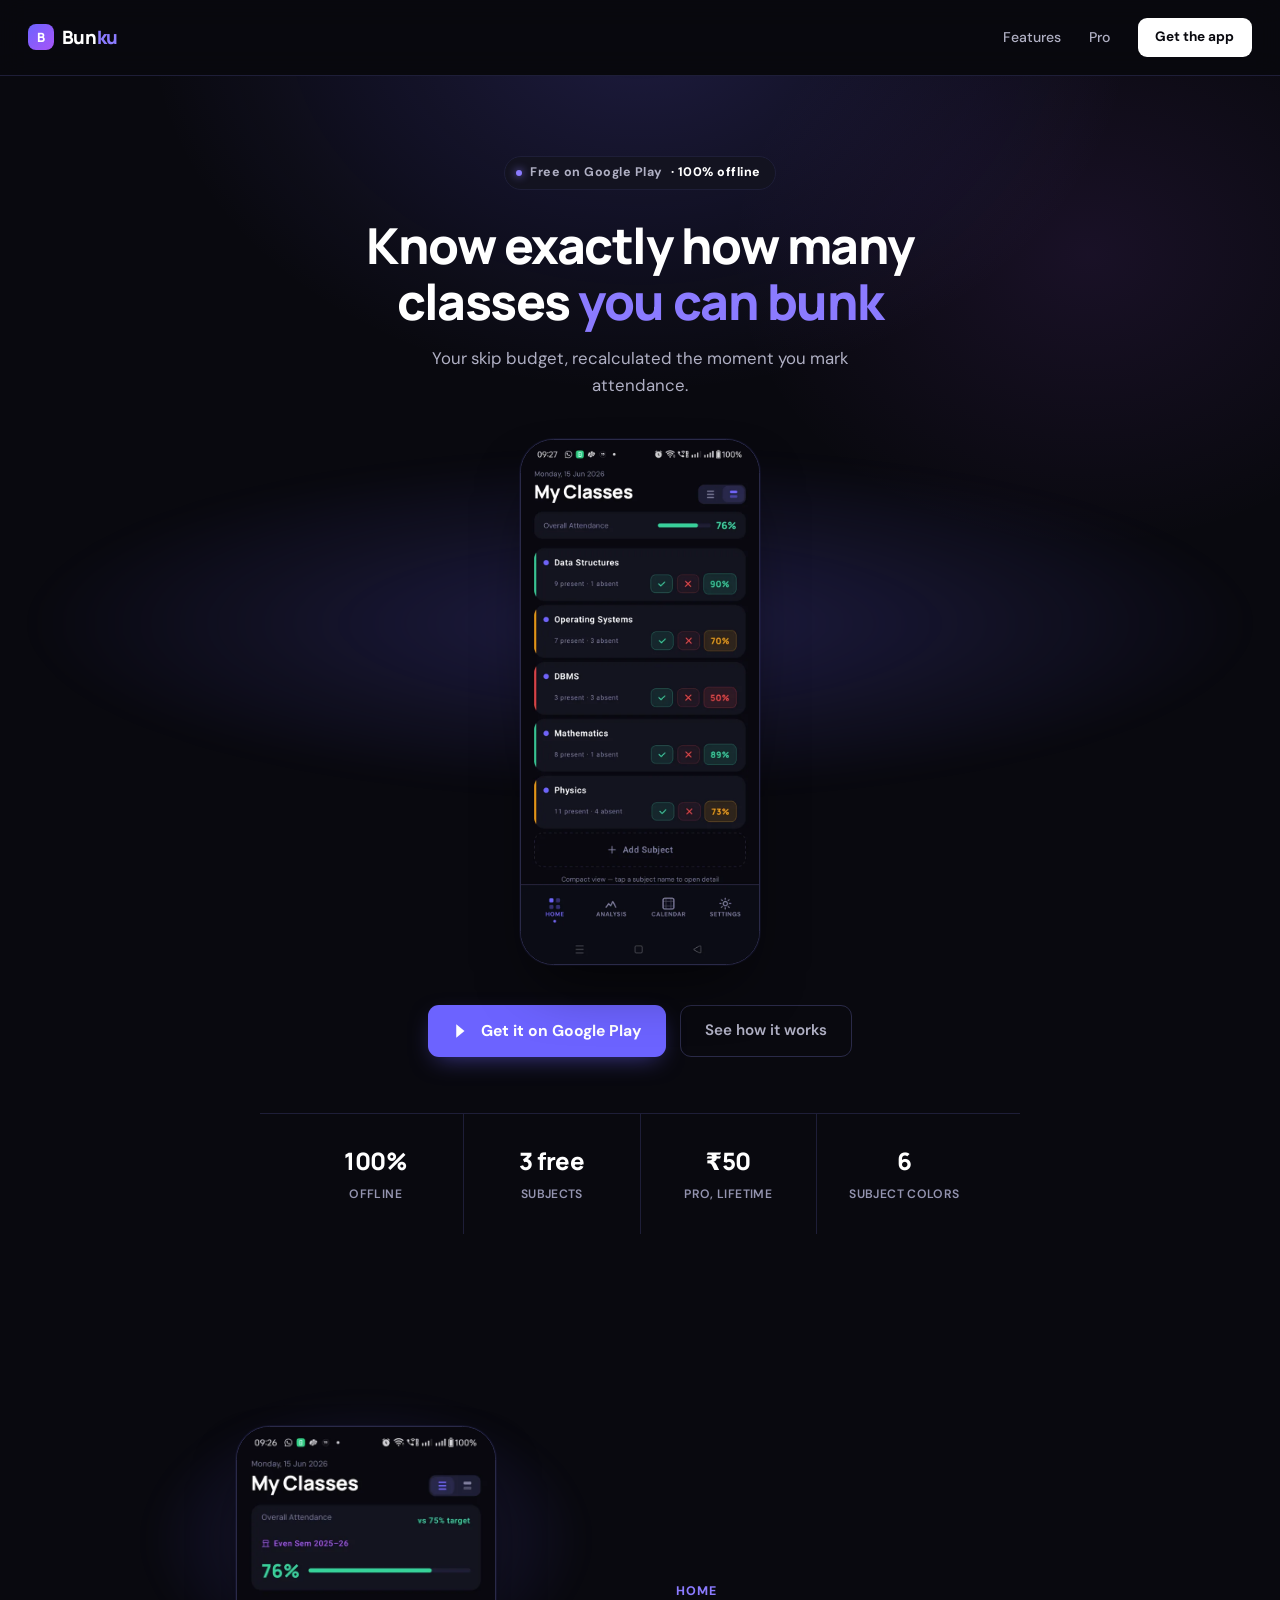
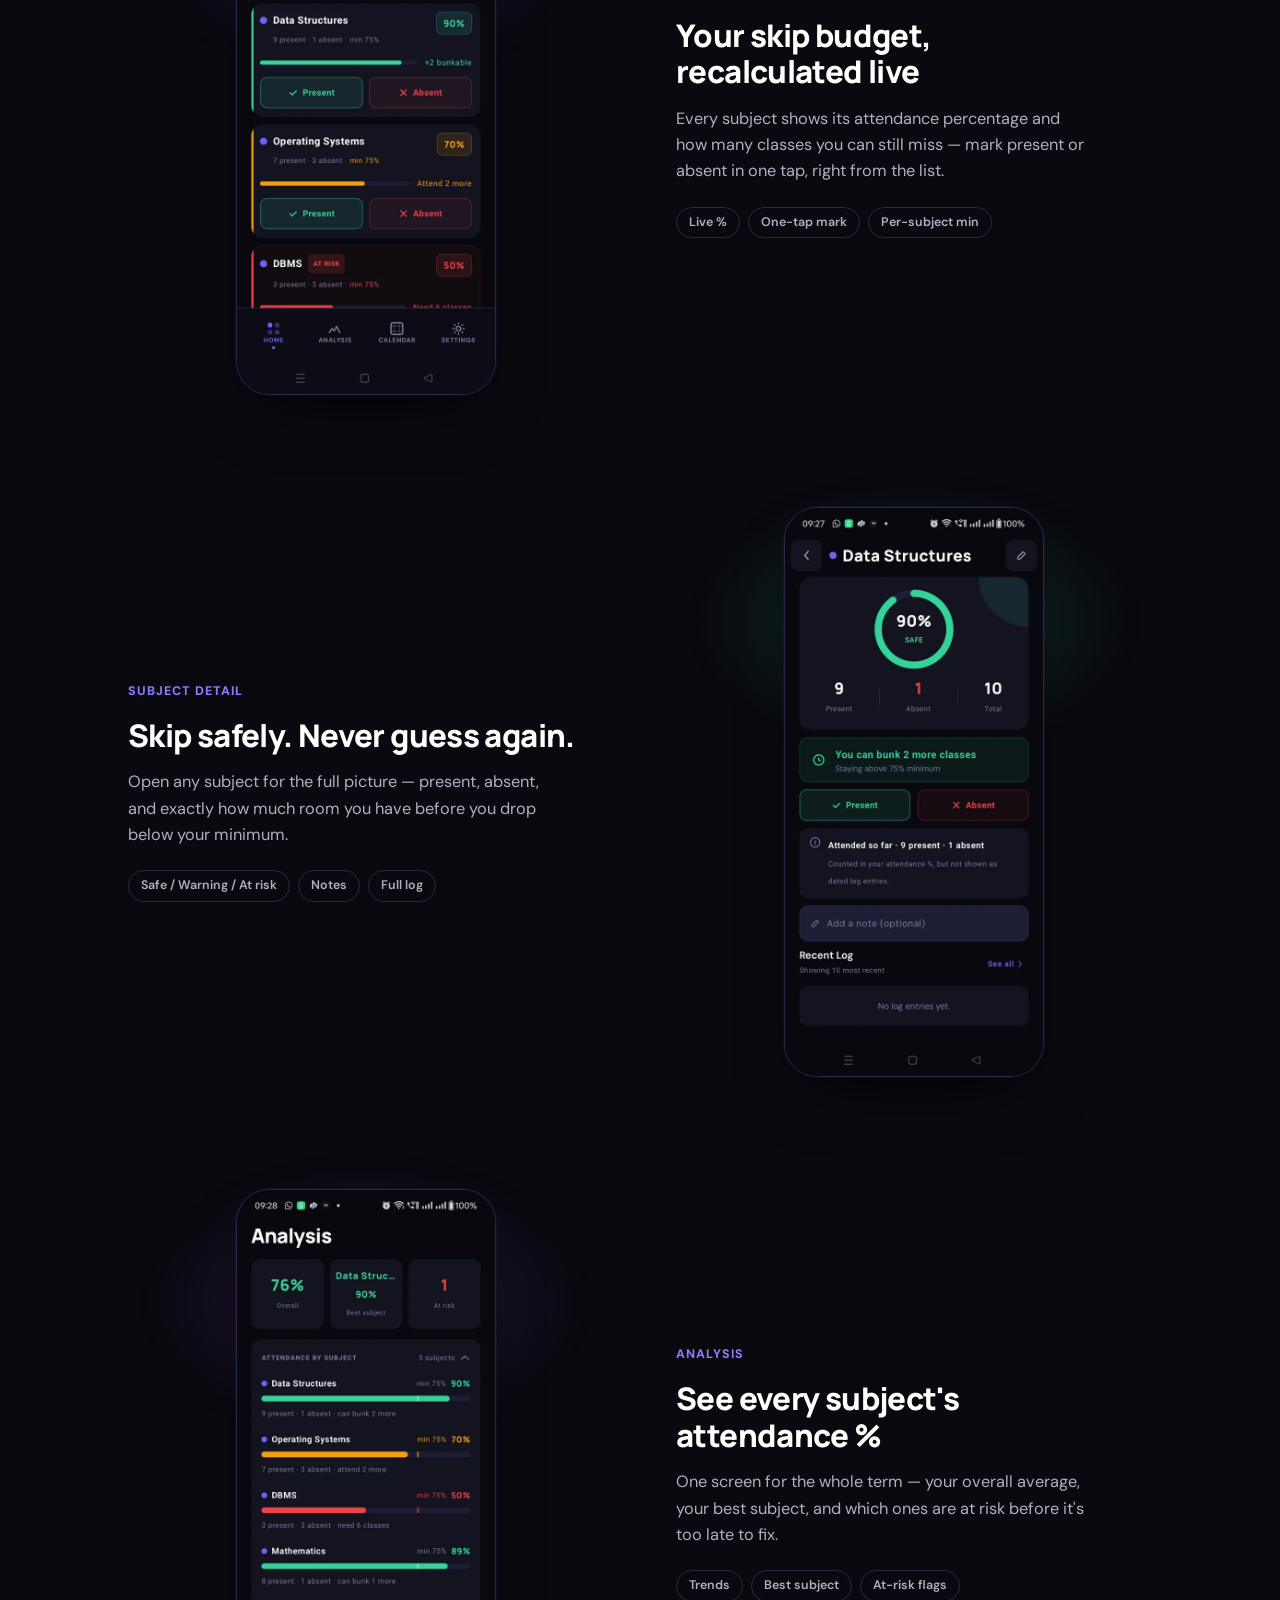
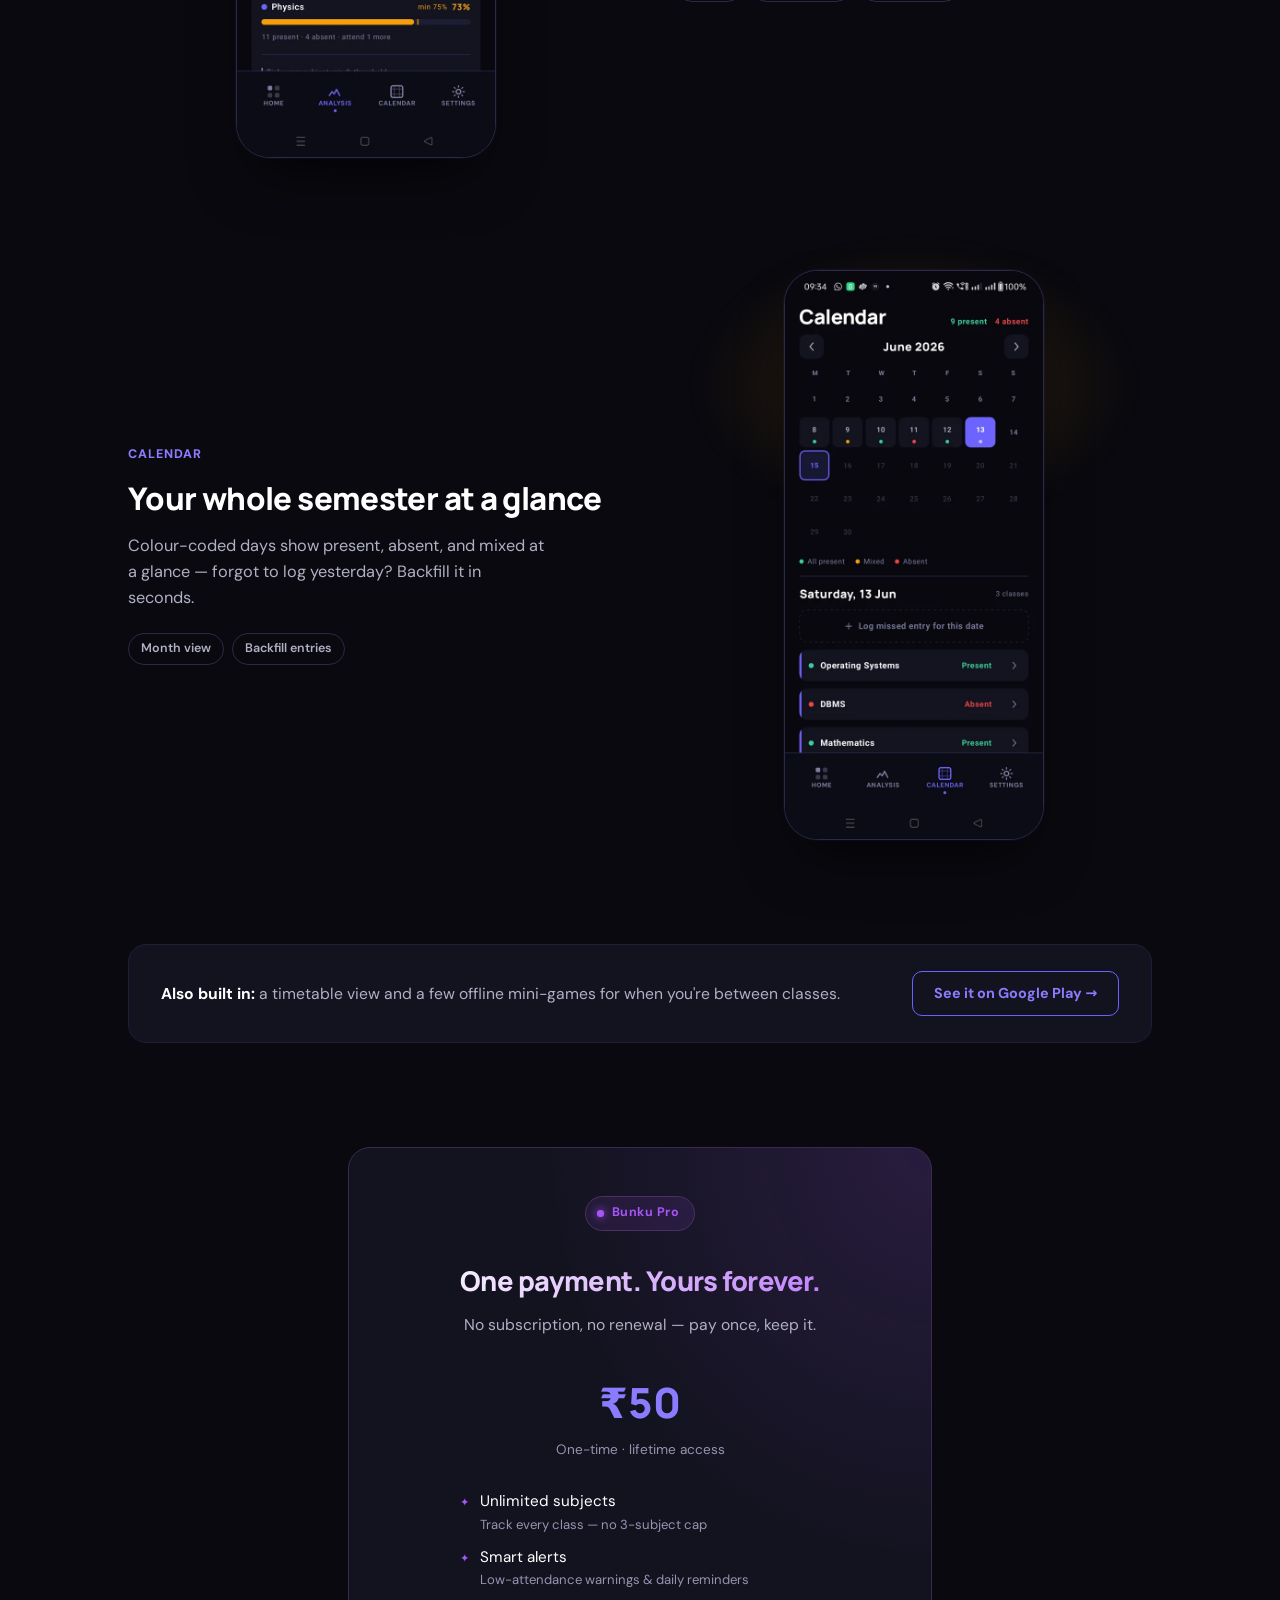
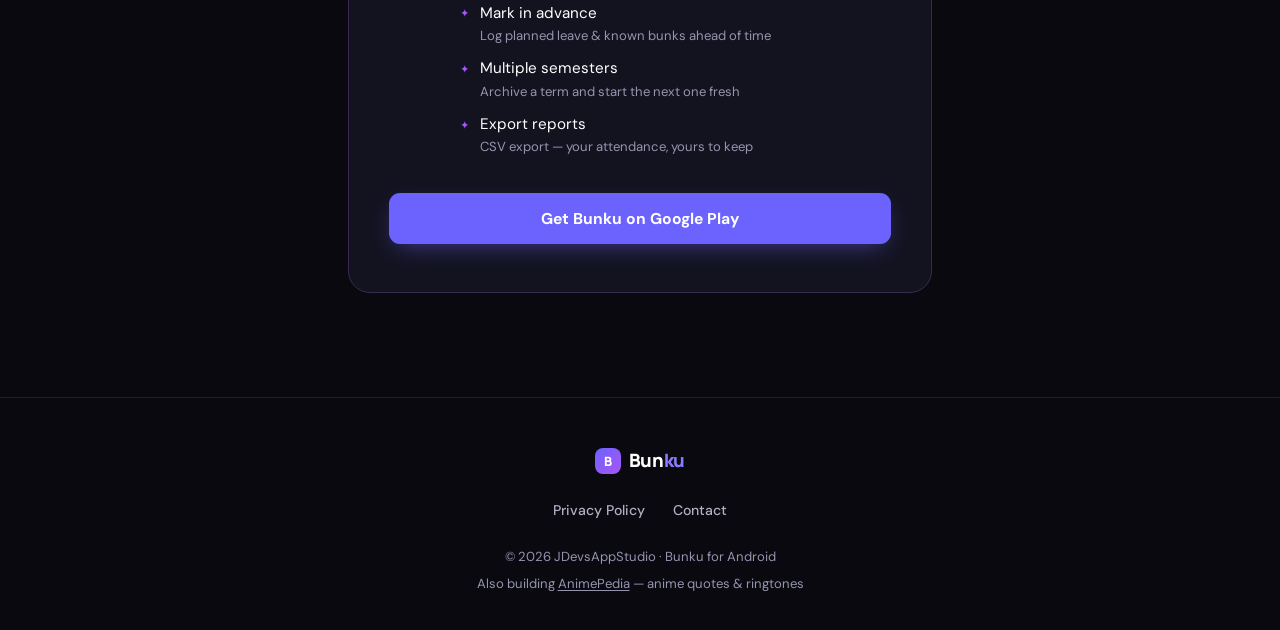
==== index.html @ ccbc662d "Initial Bunku marketing site for bunku.jdevsappstudio.com - Landing page built from real BunkMate sc" ====
<!doctype html>
<html lang="en">
<head>
<meta charset="utf-8" />
<meta name="viewport" content="width=device-width, initial-scale=1" />
<title>Bunku — Skip smarter. Attend better.</title>
<meta name="description" content="Bunku is an offline-first attendance tracker for college students. Know exactly how many classes you can skip and still stay on track." />
<link rel="canonical" href="https://bunku.jdevsappstudio.com/" />
<meta property="og:title" content="Bunku — Skip smarter. Attend better." />
<meta property="og:description" content="Know exactly how many classes you can skip and still stay above your minimum attendance." />
<meta property="og:type" content="website" />
<meta property="og:url" content="https://bunku.jdevsappstudio.com/" />
<meta name="theme-color" content="#09090f" />
<link rel="icon" href="data:image/svg+xml,%3Csvg xmlns='http://www.w3.org/2000/svg' viewBox='0 0 32 32'%3E%3Cdefs%3E%3ClinearGradient id='g' x1='0' y1='0' x2='1' y2='1'%3E%3Cstop offset='0' stop-color='%236c63ff'/%3E%3Cstop offset='1' stop-color='%23a855f7'/%3E%3C/linearGradient%3E%3C/defs%3E%3Crect width='32' height='32' rx='9' fill='url(%23g)'/%3E%3Ctext x='16' y='22' font-family='Arial,sans-serif' font-size='15' font-weight='800' fill='%23fff' text-anchor='middle'%3EB%3C/text%3E%3C/svg%3E" />
<style>
/* ============ FONTS (inlined, subset latin, variable) ============ */

@font-face {
  font-family: 'Manrope';
  font-style: normal;
  font-weight: 400 900;
  font-display: swap;
  src: url([data-uri]) format('woff2');
}
@font-face {
  font-family: 'DM Sans';
  font-style: normal;
  font-weight: 400 900;
  font-display: swap;
  src: url([data-uri]) format('woff2');
}


/* ============ TOKENS (1:1 with the app's real Color.kt / Type.kt) ============ */
:root{
  --bg:#09090f;
  --surface:#131320;
  --surface-el:#1e1e34;
  --border:#1e1e38;
  --border-l:#2a2a48;
  --primary:#6c63ff;
  --primary-l:#8b7bff;
  --secondary:#a855f7;
  --success:#34d399;
  --amber:#f59e0b;
  --danger:#ef4444;
  --text1:#ffffff;
  --text2:#b0b0c4;
  --text3:#9494b0;
  --display:'Manrope',-apple-system,'Segoe UI',Roboto,system-ui,sans-serif;
  --body:'DM Sans',-apple-system,'Segoe UI',Roboto,system-ui,sans-serif;
  color-scheme: dark;
}
*,*::before,*::after{box-sizing:border-box;margin:0;padding:0}
html{scroll-behavior:smooth}
body{
  background:var(--bg); color:var(--text2);
  font-family:var(--body); line-height:1.6;
  -webkit-font-smoothing:antialiased;
  overflow-x:hidden;
}
img{max-width:100%;display:block}
a{color:inherit}
button{font:inherit}
.wrap{max-width:1120px;margin:0 auto;padding-inline:1.75rem}
@media (prefers-reduced-motion:reduce){
  *{animation-duration:.01ms !important; animation-iteration-count:1 !important; transition-duration:.01ms !important; scroll-behavior:auto !important}
}
.tabular{font-variant-numeric:tabular-nums}

/* ============ NAV ============ */
nav{
  position:sticky; top:0; z-index:40;
  display:flex; align-items:center; justify-content:space-between;
  padding:1.1rem 1.75rem;
  background:rgba(9,9,15,.72); backdrop-filter:blur(14px);
  border-bottom:1px solid var(--border);
}
.logo{font-family:var(--display); font-size:1.15rem; font-weight:800; letter-spacing:-.02em; text-decoration:none; color:var(--text1); display:flex; align-items:center; gap:.5rem}
.logo .mark{
  width:1.6rem;height:1.6rem;border-radius:.5rem;
  background:linear-gradient(135deg,var(--primary),var(--secondary));
  display:inline-flex;align-items:center;justify-content:center;
  font-size:.8rem;font-weight:800;color:#fff;
}
.logo .accent{color:var(--primary-l)}
.nav-right{display:flex; align-items:center; gap:1.75rem}
.nav-link{color:var(--text2); text-decoration:none; font-size:.88rem; font-weight:500}
.nav-link:hover{color:var(--text1)}
.nav-cta{
  display:inline-flex; align-items:center; gap:.4rem;
  background:var(--text1); color:#09090f; text-decoration:none;
  font-weight:700; font-size:.85rem; padding:.55rem 1.1rem; border-radius:9px;
}
@media (max-width:640px){ .nav-link{display:none} }

/* ============ HERO ============ */
.hero{
  position:relative; padding:5rem 1.75rem 2rem; text-align:center;
  isolation:isolate; overflow:hidden;
}
.hero-scrim{
  position:absolute; inset:0; z-index:-1;
  background:
    radial-gradient(55% 45% at 50% -5%, rgba(108,99,255,.20), transparent 70%),
    radial-gradient(40% 35% at 85% 15%, rgba(168,85,247,.10), transparent 70%);
}
.eyebrow{
  display:inline-flex; align-items:center; gap:.5rem;
  background:var(--surface); border:1px solid var(--border);
  color:var(--text2); font-size:.78rem; font-weight:700; letter-spacing:.04em;
  padding:.4rem .9rem .4rem .7rem; border-radius:999px; margin-bottom:1.75rem;
}
.eyebrow .dot{width:.4rem;height:.4rem;border-radius:50%;background:var(--primary-l); box-shadow:0 0 8px var(--primary-l)}
.eyebrow b{color:var(--text1); font-weight:800}

h1{
  font-family:var(--display); font-weight:800; letter-spacing:-.03em;
  font-size:clamp(2rem,5.2vw,3.1rem); line-height:1.12; color:var(--text1);
  max-width:760px; margin:0 auto 1rem; text-wrap:balance;
}
h1 em{ font-style:normal; color:var(--primary-l) }
.hero-sub{ color:var(--text2); font-size:1.05rem; max-width:480px; margin:0 auto 2.5rem }

.hero-cta{
  display:flex; gap:.85rem; justify-content:center; flex-wrap:wrap;
  margin-bottom:3.5rem;
}
.btn-primary{
  display:inline-flex; align-items:center; gap:.55rem;
  background:var(--primary); color:#fff; text-decoration:none;
  font-weight:700; font-size:.98rem; padding:.8rem 1.6rem;
  border-radius:11px; transition:transform .15s, box-shadow .15s;
  box-shadow:0 8px 24px -8px rgba(108,99,255,.55);
  border:none; cursor:pointer;
}
.btn-primary:hover{transform:translateY(-1px); box-shadow:0 10px 28px -6px rgba(108,99,255,.7)}
.btn-ghost{
  display:inline-flex; align-items:center; gap:.5rem;
  background:transparent; border:1px solid var(--border-l); color:var(--text2);
  text-decoration:none; font-weight:600; font-size:.95rem; padding:.8rem 1.5rem; border-radius:11px;
  transition:border-color .15s,color .15s;
}
.btn-ghost:hover{border-color:var(--primary); color:var(--text1)}

/* ============ HERO SHOT ============ */
.hero-shot{ margin:0 auto 2.5rem; position:relative; isolation:isolate; }
.hero-shot .phone{ width:min(240px,100%); margin:0 auto; }
.hero-shot::before{
  content:''; position:absolute; inset:-10% -20% auto -20%; height:90%; z-index:-1;
  background:radial-gradient(closest-side, rgba(108,99,255,.22), transparent 72%);
  filter:blur(10px);
}

/* ============ STATS ============ */
.stats{
  display:flex; justify-content:center; gap:0; flex-wrap:wrap;
  max-width:760px; margin:0 auto; padding:0 1.75rem;
  border-top:1px solid var(--border);
}
.stat{ flex:1; min-width:150px; text-align:center; padding:1.75rem 1rem; border-right:1px solid var(--border) }
.stat:last-child{border-right:none}
.stat b{ font-family:var(--display); font-size:clamp(1.2rem,2.4vw,1.5rem); font-weight:800; display:block; color:var(--text1); letter-spacing:-.02em }
.stat span{ font-size:.76rem; color:var(--text3); font-weight:600; letter-spacing:.03em; text-transform:uppercase }

/* ============ FEATURE ROWS ============ */
.features{ padding:6.5rem 0 2rem; }
.feature-row{
  display:grid; grid-template-columns:1fr 1fr; align-items:center; gap:4.5rem;
  max-width:1080px; margin:0 auto; padding:3.5rem 1.75rem;
}
.feature-row.reverse{ direction:rtl; }
.feature-row.reverse > *{ direction:ltr; }
.feature-media{ display:flex; justify-content:center; position:relative; }
.phone{
  width:min(260px,100%); border-radius:2.1rem; overflow:hidden;
  border:1px solid var(--border-l); box-shadow:0 30px 60px -20px rgba(0,0,0,.65), 0 0 0 1px rgba(108,99,255,.08);
  background:#000;
}
.phone img{width:100%; display:block}
.feature-glow{
  position:absolute; inset:-15% -15% auto -15%; height:70%; z-index:-1;
  background:radial-gradient(closest-side, var(--glow,rgba(108,99,255,.18)), transparent 72%);
  filter:blur(10px);
}
.feature-copy .kicker{ font-size:.78rem; font-weight:800; letter-spacing:.08em; text-transform:uppercase; color:var(--primary-l); margin-bottom:.9rem }
.feature-copy h2{
  font-family:var(--display); font-size:clamp(1.5rem,2.5vw,1.95rem); font-weight:800; letter-spacing:-.02em;
  line-height:1.18; margin-bottom:1rem; color:var(--text1); text-wrap:balance;
}
.feature-copy p{ color:var(--text2); font-size:1.02rem; max-width:38ch }
.feature-copy .tags{ display:flex; gap:.5rem; flex-wrap:wrap; margin-top:1.4rem }
.feature-copy .tags span{ font-size:.78rem; font-weight:600; color:var(--text2); border:1px solid var(--border-l); border-radius:999px; padding:.3rem .75rem }
@media (max-width:840px){
  .feature-row, .feature-row.reverse{ grid-template-columns:1fr; direction:ltr; gap:2.25rem; text-align:center; padding:2.5rem 1.75rem; }
  .feature-copy p{ margin-inline:auto }
  .feature-copy .tags{ justify-content:center }
}
.reveal{ opacity:0; transform:translateY(18px); transition:opacity .6s ease, transform .6s ease; }
.reveal.in{ opacity:1; transform:translateY(0); }

/* ============ MINI BANNER ============ */
.mini-banner{ max-width:1080px; margin:1rem auto 6.5rem; padding:0 1.75rem; }
.mini-inner{
  display:flex; align-items:center; justify-content:space-between; gap:1.5rem; flex-wrap:wrap;
  background:var(--surface); border:1px solid var(--border); border-radius:18px;
  padding:1.6rem 2rem;
}
.mini-inner p{ color:var(--text2); font-size:.98rem }
.mini-inner strong{ color:var(--text1) }
.btn-outline{
  display:inline-flex; align-items:center; gap:.5rem; flex-shrink:0;
  background:transparent; border:1px solid var(--primary); color:var(--primary-l);
  text-decoration:none; font-weight:700; font-size:.9rem; padding:.65rem 1.3rem; border-radius:10px;
  transition:background .15s, color .15s;
}
.btn-outline:hover{ background:var(--primary); color:#fff }

/* ============ PRO ============ */
.pro-section{ max-width:640px; margin:0 auto 6.5rem; padding:0 1.75rem; }
.pro-card{
  position:relative; overflow:hidden;
  background:radial-gradient(120% 100% at 100% 0%, rgba(168,85,247,.14), transparent 55%), var(--surface);
  border:1px solid #3a2a52; border-radius:22px; padding:3rem 2.5rem; text-align:center;
}
.pro-card .eyebrow{ background:rgba(168,85,247,.1); border-color:#4a3160; color:var(--secondary) }
.pro-card .eyebrow .dot{ background:var(--secondary); box-shadow:0 0 8px var(--secondary) }
.pro-card h2{
  font-family:var(--display); font-size:1.7rem; font-weight:800; margin-bottom:.6rem; letter-spacing:-.02em;
  background:linear-gradient(90deg,var(--text1),var(--secondary) 120%);
  -webkit-background-clip:text; background-clip:text; color:transparent;
}
.pro-card > p{ color:var(--text2); margin-bottom:2rem; font-size:.98rem }
.pro-price{ font-family:var(--display); font-size:2.6rem; font-weight:800; color:var(--primary-l); margin-bottom:.25rem }
.pro-price-note{ font-size:.85rem; color:var(--text3); margin-bottom:1.75rem }
.pro-features{ list-style:none; text-align:left; max-width:360px; margin:0 auto 2.25rem; display:flex; flex-direction:column; gap:.65rem }
.pro-features li{ display:flex; align-items:flex-start; gap:.65rem; font-size:.95rem; color:var(--text1) }
.pro-features li .t{ display:block }
.pro-features li .d{ display:block; font-size:.82rem; color:var(--text3); font-weight:400 }
.pro-features li::before{ content:'\2726'; color:var(--secondary); font-size:.7rem; flex-shrink:0; margin-top:.3rem }

/* ============ FOOTER ============ */
footer{ border-top:1px solid var(--border); padding:3rem 1.75rem 2.25rem; }
.footer-inner{ max-width:1080px; margin:0 auto; display:flex; flex-direction:column; align-items:center; gap:1.5rem; text-align:center }
.footer-links{ display:flex; gap:1.75rem; flex-wrap:wrap; justify-content:center }
.footer-links a{ color:var(--text2); text-decoration:none; font-size:.88rem; font-weight:500 }
.footer-links a:hover{ color:var(--primary-l) }
.footer-meta{ color:var(--text3); font-size:.82rem; display:flex; flex-direction:column; gap:.4rem; align-items:center }
.footer-meta a{ color:var(--text3); text-decoration:underline; text-underline-offset:2px }
.footer-meta a:hover{ color:var(--text2) }
</style>
</head>
<body>

<nav>
  <a class="logo" href="#"><span class="mark">B</span><span class="word">Bun<span class="accent">ku</span></span></a>
  <div class="nav-right">
    <a class="nav-link" href="#features">Features</a>
    <a class="nav-link" href="#pro">Pro</a>
    <a class="nav-cta" href="https://play.google.com/store/apps/details?id=com.jdevsappstudio.bunku" target="_blank" rel="noopener">Get the app</a>
  </div>
</nav>

<section class="hero">
  <div class="hero-scrim"></div>
  <span class="eyebrow"><span class="dot"></span> Free on Google Play <b>&middot; 100% offline</b></span>

  <h1>Know exactly how many classes <em>you can bunk</em></h1>
  <p class="hero-sub">Your skip budget, recalculated the moment you mark attendance.</p>

  <div class="hero-shot reveal in">
    <div class="phone"><img src="[data-uri]" alt="Bunku's home screen listing every subject's live attendance percentage, safe/warning/at-risk at a glance" loading="lazy" /></div>
  </div>

  <div class="hero-cta">
    <a class="btn-primary" href="https://play.google.com/store/apps/details?id=com.jdevsappstudio.bunku" target="_blank" rel="noopener">
      <svg width="18" height="18" viewBox="0 0 24 24" fill="none"><path d="M3 3l11 9-11 9V3z" fill="currentColor"/></svg>
      Get it on Google Play
    </a>
    <a class="btn-ghost" href="#features">See how it works</a>
  </div>

  <div class="stats">
    <div class="stat"><b>100%</b><span>Offline</span></div>
    <div class="stat"><b>3 free</b><span>Subjects</span></div>
    <div class="stat"><b>&#8377;50</b><span>Pro, lifetime</span></div>
    <div class="stat"><b>6</b><span>Subject colors</span></div>
  </div>
</section>

<main class="features" id="features">

  <div class="feature-row reveal">
    <div class="feature-media">
      <div class="feature-glow" style="--glow:rgba(108,99,255,.22)"></div>
      <div class="phone"><img src="[data-uri]" alt="Bunku home screen showing per-subject attendance and bunk budget" loading="lazy" /></div>
    </div>
    <div class="feature-copy">
      <div class="kicker">Home</div>
      <h2>Your skip budget, recalculated live</h2>
      <p>Every subject shows its attendance percentage and how many classes you can still miss — mark present or absent in one tap, right from the list.</p>
      <div class="tags"><span>Live %</span><span>One-tap mark</span><span>Per-subject min</span></div>
    </div>
  </div>

  <div class="feature-row reverse reveal">
    <div class="feature-media">
      <div class="feature-glow" style="--glow:rgba(52,211,153,.20)"></div>
      <div class="phone"><img src="[data-uri]" alt="Bunku subject detail screen with a circular bunk calculator" loading="lazy" /></div>
    </div>
    <div class="feature-copy">
      <div class="kicker">Subject detail</div>
      <h2>Skip safely. Never guess again.</h2>
      <p>Open any subject for the full picture — present, absent, and exactly how much room you have before you drop below your minimum.</p>
      <div class="tags"><span>Safe / Warning / At risk</span><span>Notes</span><span>Full log</span></div>
    </div>
  </div>

  <div class="feature-row reveal">
    <div class="feature-media">
      <div class="feature-glow" style="--glow:rgba(168,85,247,.20)"></div>
      <div class="phone"><img src="[data-uri]" alt="Bunku analysis screen with attendance trends across subjects" loading="lazy" /></div>
    </div>
    <div class="feature-copy">
      <div class="kicker">Analysis</div>
      <h2>See every subject's attendance %</h2>
      <p>One screen for the whole term — your overall average, your best subject, and which ones are at risk before it's too late to fix.</p>
      <div class="tags"><span>Trends</span><span>Best subject</span><span>At-risk flags</span></div>
    </div>
  </div>

  <div class="feature-row reverse reveal">
    <div class="feature-media">
      <div class="feature-glow" style="--glow:rgba(245,158,11,.18)"></div>
      <div class="phone"><img src="[data-uri]" alt="Bunku calendar screen for backfilling past attendance" loading="lazy" /></div>
    </div>
    <div class="feature-copy">
      <div class="kicker">Calendar</div>
      <h2>Your whole semester at a glance</h2>
      <p>Colour-coded days show present, absent, and mixed at a glance — forgot to log yesterday? Backfill it in seconds.</p>
      <div class="tags"><span>Month view</span><span>Backfill entries</span></div>
    </div>
  </div>

</main>

<div class="mini-banner reveal">
  <div class="mini-inner">
    <p><strong>Also built in:</strong> a timetable view and a few offline mini-games for when you're between classes.</p>
    <a class="btn-outline" href="https://play.google.com/store/apps/details?id=com.jdevsappstudio.bunku" target="_blank" rel="noopener">See it on Google Play &rarr;</a>
  </div>
</div>

<section class="pro-section reveal" id="pro">
  <div class="pro-card">
    <span class="eyebrow"><span class="dot"></span> Bunku Pro</span>
    <h2>One payment. Yours forever.</h2>
    <p>No subscription, no renewal — pay once, keep it.</p>
    <div class="pro-price">&#8377;50</div>
    <div class="pro-price-note">One-time &middot; lifetime access</div>
    <ul class="pro-features">
      <li><span class="t">Unlimited subjects<span class="d">Track every class — no 3-subject cap</span></span></li>
      <li><span class="t">Smart alerts<span class="d">Low-attendance warnings &amp; daily reminders</span></span></li>
      <li><span class="t">Mark in advance<span class="d">Log planned leave &amp; known bunks ahead of time</span></span></li>
      <li><span class="t">Multiple semesters<span class="d">Archive a term and start the next one fresh</span></span></li>
      <li><span class="t">Export reports<span class="d">CSV export — your attendance, yours to keep</span></span></li>
    </ul>
    <a class="btn-primary" href="https://play.google.com/store/apps/details?id=com.jdevsappstudio.bunku" target="_blank" rel="noopener" style="width:100%;justify-content:center;">
      Get Bunku on Google Play
    </a>
  </div>
</section>

<footer>
  <div class="footer-inner">
    <a class="logo" href="#"><span class="mark">B</span><span class="word">Bun<span class="accent">ku</span></span></a>
    <div class="footer-links">
      <a href="privacy-policy.html">Privacy Policy</a>
      <a href="mailto:jdevsappstudio@gmail.com">Contact</a>
    </div>
    <div class="footer-meta">
      <span>&copy; 2026 JDevsAppStudio &middot; Bunku for Android</span>
      <span>Also building <a href="https://animepedia.jdevsappstudio.com" target="_blank" rel="noopener">AnimePedia</a> — anime quotes &amp; ringtones</span>
    </div>
  </div>
</footer>

<script>
(function(){
  if('IntersectionObserver' in window){
    var io = new IntersectionObserver(function(entries){
      entries.forEach(function(e){ if(e.isIntersecting){ e.target.classList.add('in'); io.unobserve(e.target); } });
    }, { threshold:.15 });
    document.querySelectorAll('.reveal').forEach(function(el){ io.observe(el); });
  } else {
    document.querySelectorAll('.reveal').forEach(function(el){ el.classList.add('in'); });
  }
})();
</script>
</body>
</html>
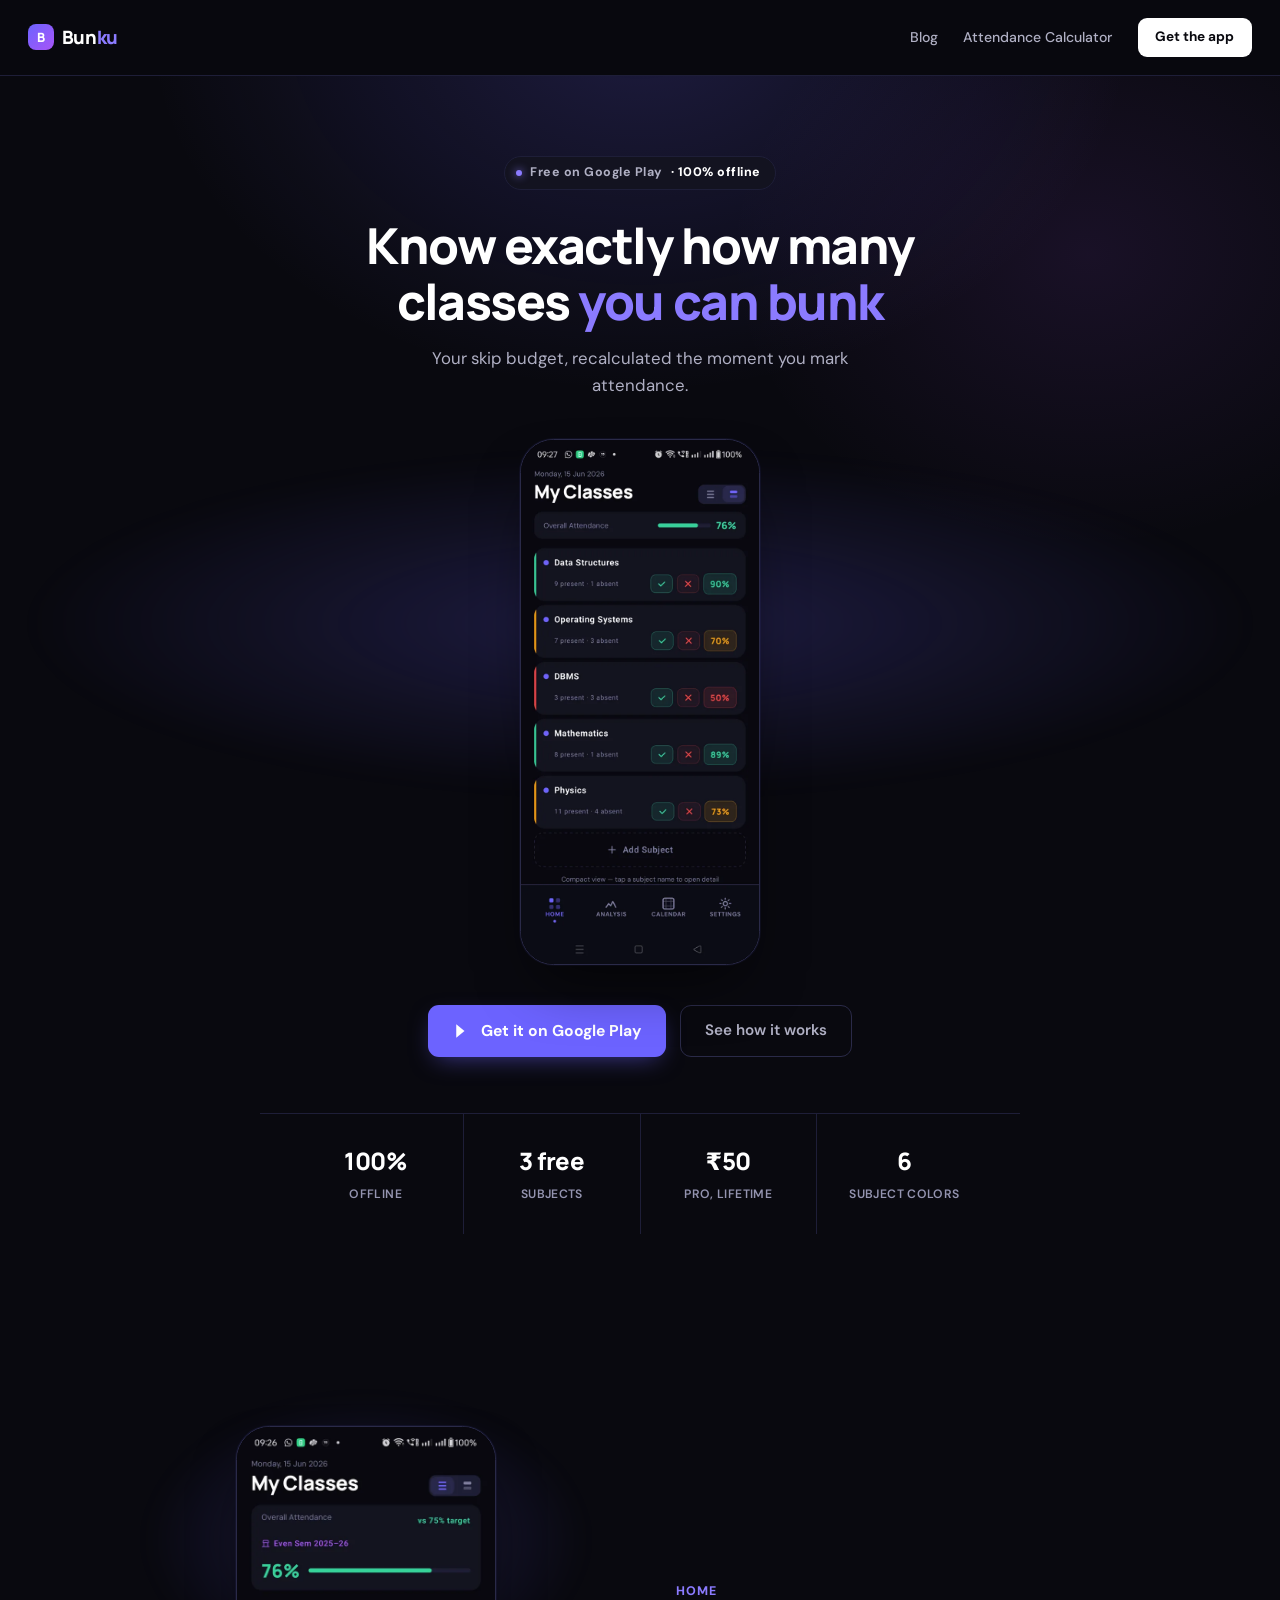
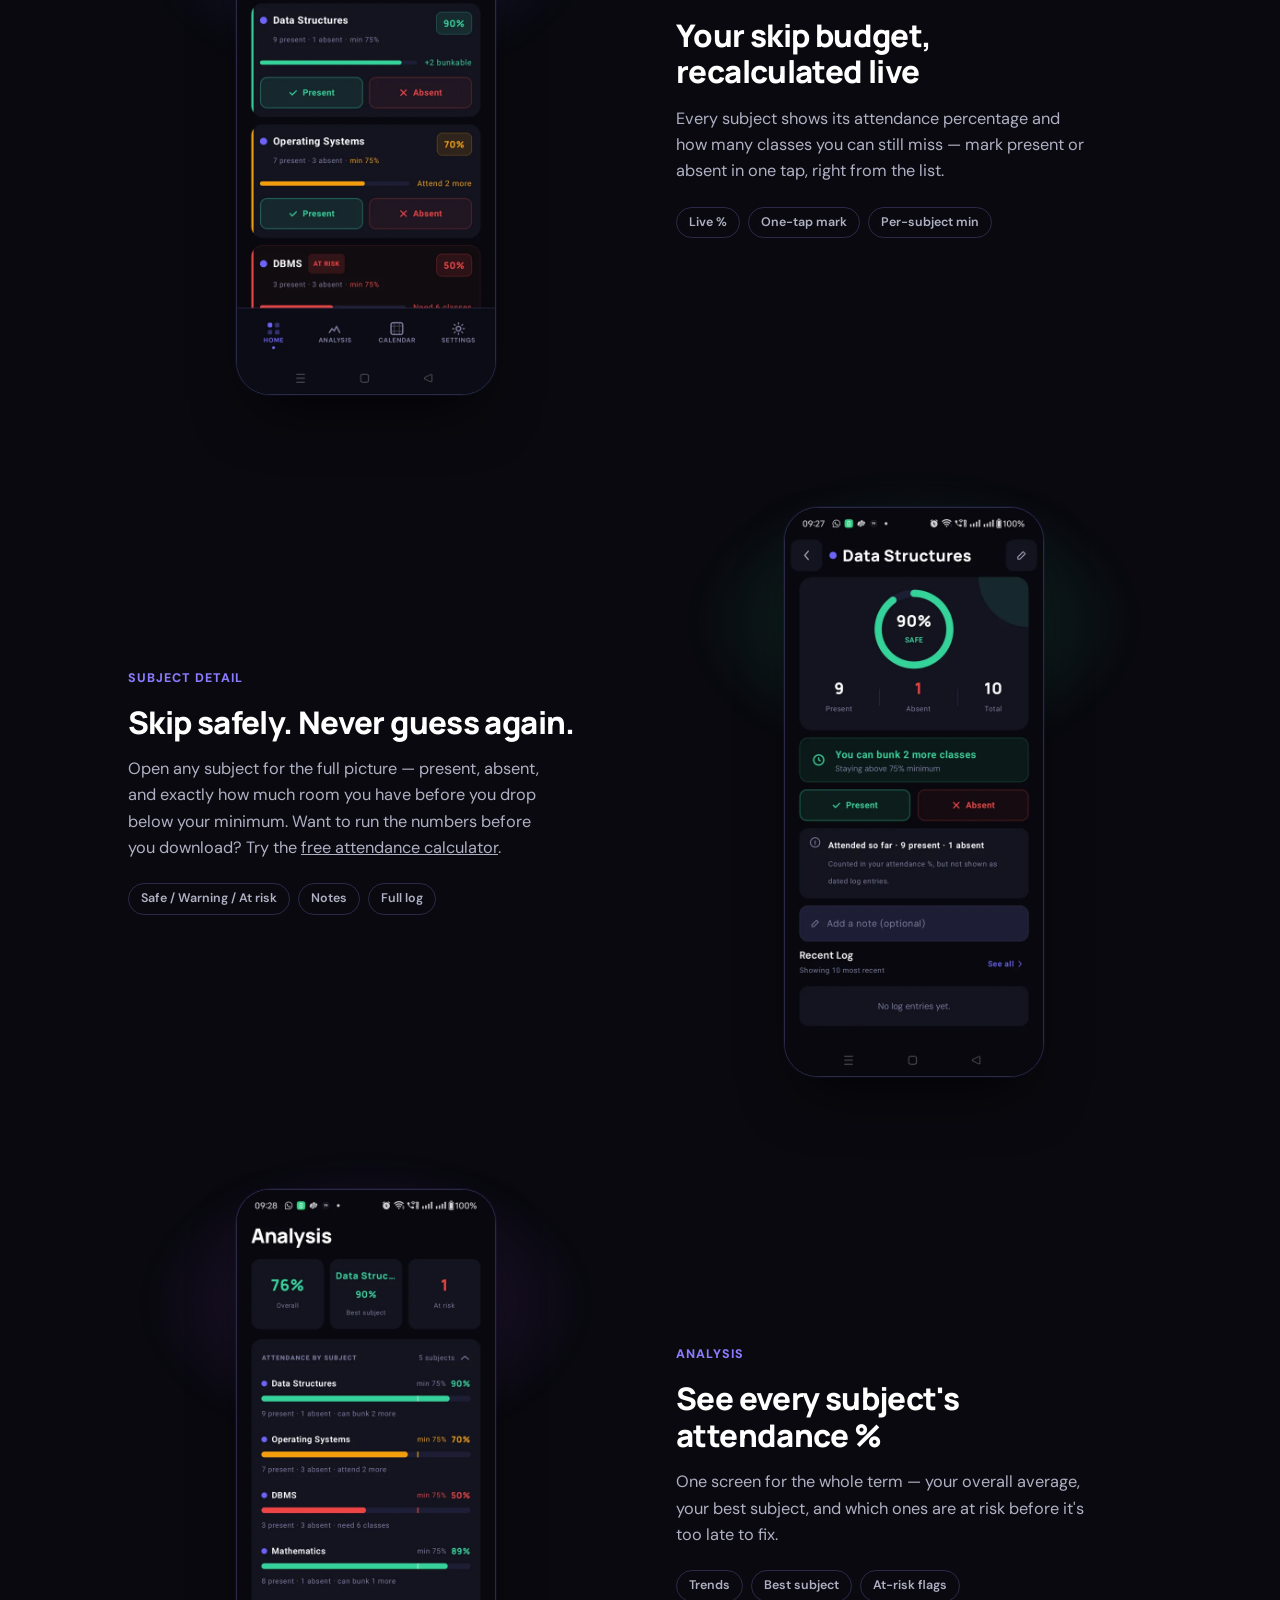
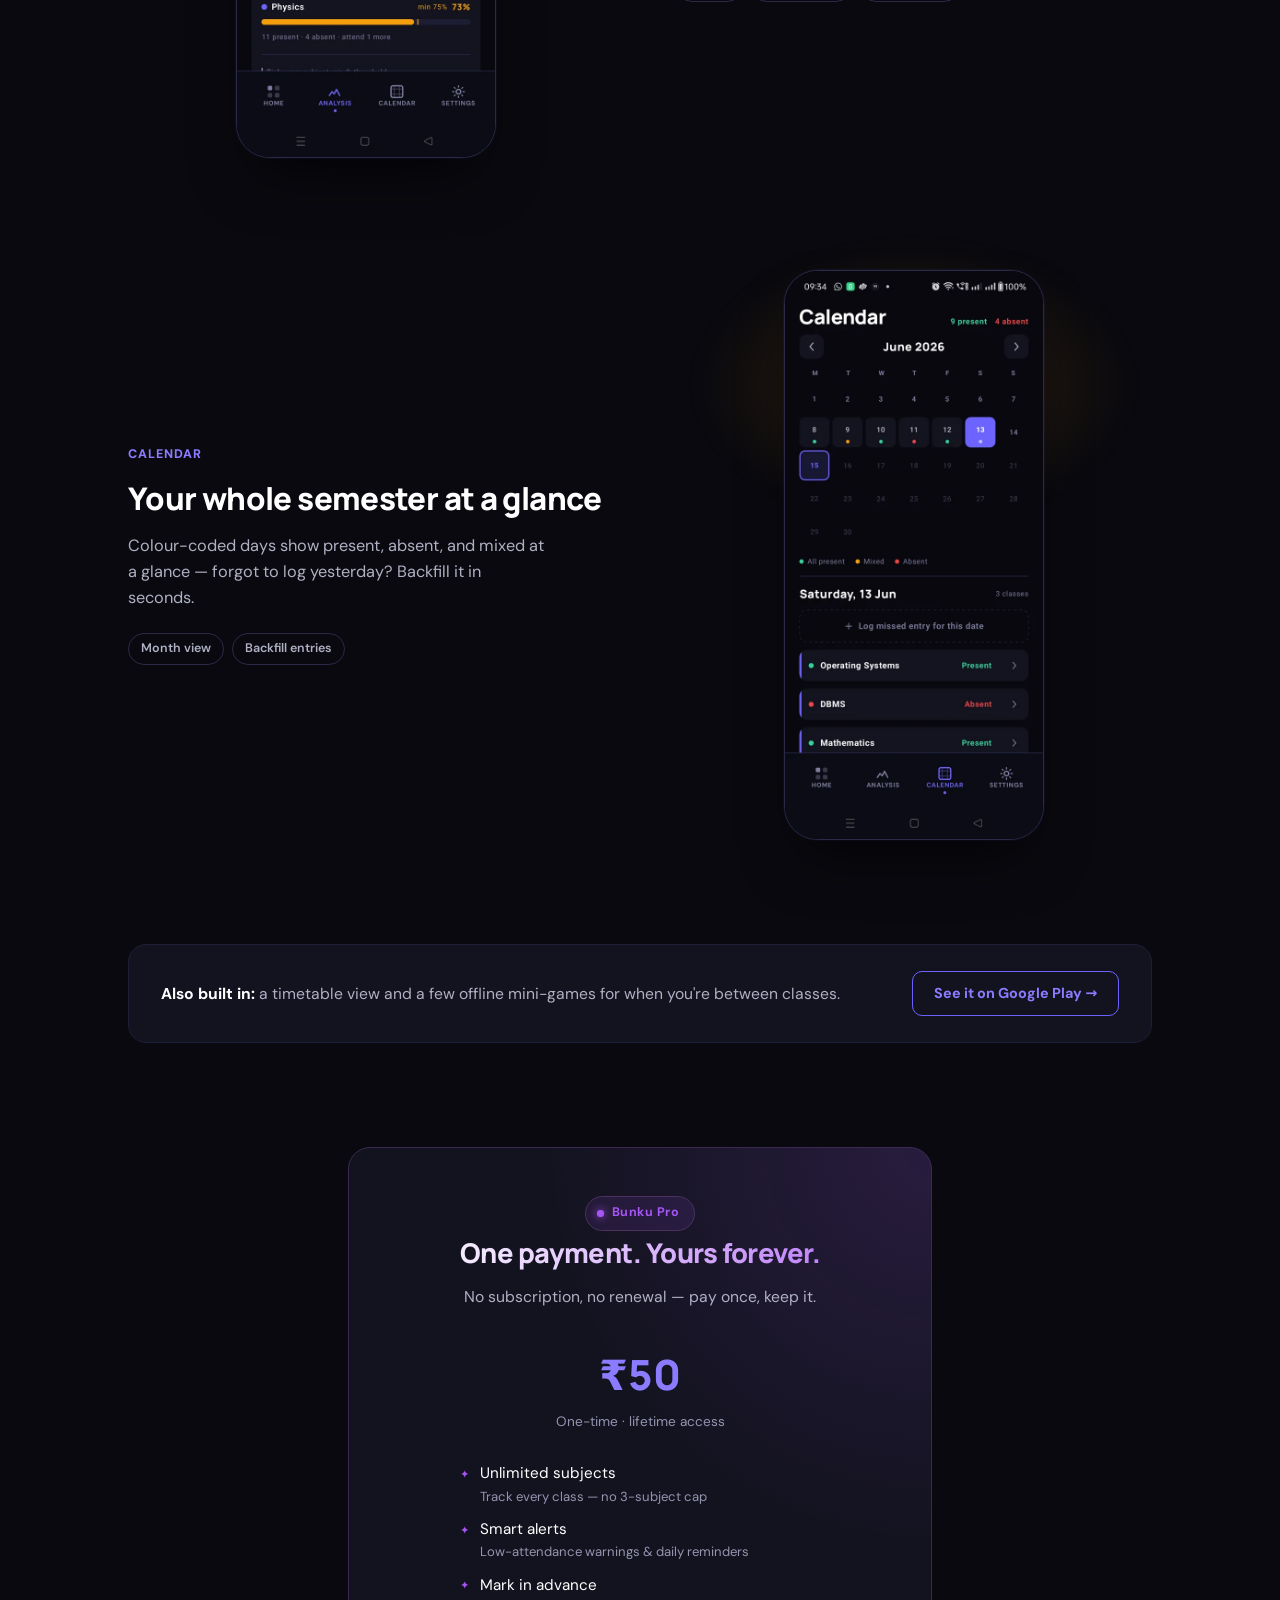
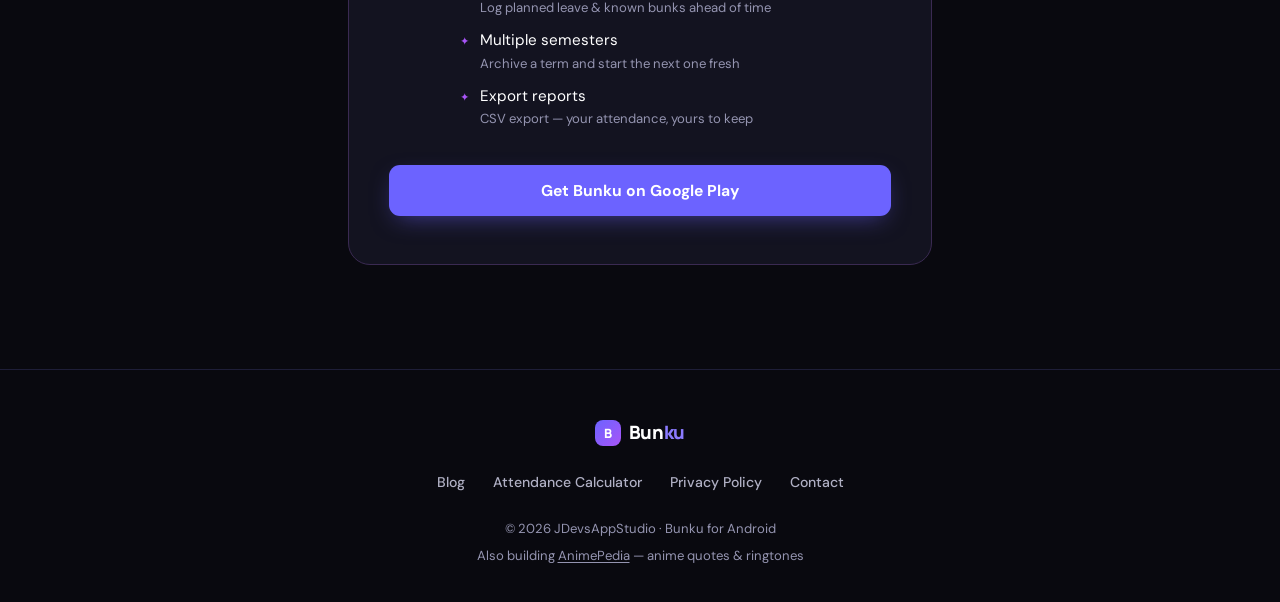
==== commit 8f9e993f: "Add SEO tools/blog: attendance calculator + 4 posts Content strategy targets real, validated search " ====
--- a/index.html
+++ b/index.html
@@ -7,256 +7,24 @@
 <meta name="description" content="Bunku is an offline-first attendance tracker for college students. Know exactly how many classes you can skip and still stay on track." />
 <link rel="canonical" href="https://bunku.jdevsappstudio.com/" />
 <meta property="og:title" content="Bunku — Skip smarter. Attend better." />
-<meta property="og:description" content="Know exactly how many classes you can skip and still stay above your minimum attendance." />
+<meta property="og:description" content="Bunku is an offline-first attendance tracker for college students. Know exactly how many classes you can skip and still stay on track." />
 <meta property="og:type" content="website" />
 <meta property="og:url" content="https://bunku.jdevsappstudio.com/" />
+<meta name="twitter:card" content="summary" />
 <meta name="theme-color" content="#09090f" />
 <link rel="icon" href="data:image/svg+xml,%3Csvg xmlns='http://www.w3.org/2000/svg' viewBox='0 0 32 32'%3E%3Cdefs%3E%3ClinearGradient id='g' x1='0' y1='0' x2='1' y2='1'%3E%3Cstop offset='0' stop-color='%236c63ff'/%3E%3Cstop offset='1' stop-color='%23a855f7'/%3E%3C/linearGradient%3E%3C/defs%3E%3Crect width='32' height='32' rx='9' fill='url(%23g)'/%3E%3Ctext x='16' y='22' font-family='Arial,sans-serif' font-size='15' font-weight='800' fill='%23fff' text-anchor='middle'%3EB%3C/text%3E%3C/svg%3E" />
-<style>
-/* ============ FONTS (inlined, subset latin, variable) ============ */
+<link rel="stylesheet" href="/assets/css/main.css" />
+<link rel="stylesheet" href="/assets/css/home.css" />
+<script type="application/ld+json">{"@context":"https://schema.org","@type":"MobileApplication","name":"Bunku","operatingSystem":"ANDROID","applicationCategory":"EducationApplication","offers":{"@type":"Offer","price":"0","priceCurrency":"INR"},"url":"https://bunku.jdevsappstudio.com/"}</script>
 
-@font-face {
-  font-family: 'Manrope';
-  font-style: normal;
-  font-weight: 400 900;
-  font-display: swap;
-  src: url([data-uri]) format('woff2');
-}
-@font-face {
-  font-family: 'DM Sans';
-  font-style: normal;
-  font-weight: 400 900;
-  font-display: swap;
-  src: url([data-uri]) format('woff2');
-}
-
-
-/* ============ TOKENS (1:1 with the app's real Color.kt / Type.kt) ============ */
-:root{
-  --bg:#09090f;
-  --surface:#131320;
-  --surface-el:#1e1e34;
-  --border:#1e1e38;
-  --border-l:#2a2a48;
-  --primary:#6c63ff;
-  --primary-l:#8b7bff;
-  --secondary:#a855f7;
-  --success:#34d399;
-  --amber:#f59e0b;
-  --danger:#ef4444;
-  --text1:#ffffff;
-  --text2:#b0b0c4;
-  --text3:#9494b0;
-  --display:'Manrope',-apple-system,'Segoe UI',Roboto,system-ui,sans-serif;
-  --body:'DM Sans',-apple-system,'Segoe UI',Roboto,system-ui,sans-serif;
-  color-scheme: dark;
-}
-*,*::before,*::after{box-sizing:border-box;margin:0;padding:0}
-html{scroll-behavior:smooth}
-body{
-  background:var(--bg); color:var(--text2);
-  font-family:var(--body); line-height:1.6;
-  -webkit-font-smoothing:antialiased;
-  overflow-x:hidden;
-}
-img{max-width:100%;display:block}
-a{color:inherit}
-button{font:inherit}
-.wrap{max-width:1120px;margin:0 auto;padding-inline:1.75rem}
-@media (prefers-reduced-motion:reduce){
-  *{animation-duration:.01ms !important; animation-iteration-count:1 !important; transition-duration:.01ms !important; scroll-behavior:auto !important}
-}
-.tabular{font-variant-numeric:tabular-nums}
-
-/* ============ NAV ============ */
-nav{
-  position:sticky; top:0; z-index:40;
-  display:flex; align-items:center; justify-content:space-between;
-  padding:1.1rem 1.75rem;
-  background:rgba(9,9,15,.72); backdrop-filter:blur(14px);
-  border-bottom:1px solid var(--border);
-}
-.logo{font-family:var(--display); font-size:1.15rem; font-weight:800; letter-spacing:-.02em; text-decoration:none; color:var(--text1); display:flex; align-items:center; gap:.5rem}
-.logo .mark{
-  width:1.6rem;height:1.6rem;border-radius:.5rem;
-  background:linear-gradient(135deg,var(--primary),var(--secondary));
-  display:inline-flex;align-items:center;justify-content:center;
-  font-size:.8rem;font-weight:800;color:#fff;
-}
-.logo .accent{color:var(--primary-l)}
-.nav-right{display:flex; align-items:center; gap:1.75rem}
-.nav-link{color:var(--text2); text-decoration:none; font-size:.88rem; font-weight:500}
-.nav-link:hover{color:var(--text1)}
-.nav-cta{
-  display:inline-flex; align-items:center; gap:.4rem;
-  background:var(--text1); color:#09090f; text-decoration:none;
-  font-weight:700; font-size:.85rem; padding:.55rem 1.1rem; border-radius:9px;
-}
-@media (max-width:640px){ .nav-link{display:none} }
-
-/* ============ HERO ============ */
-.hero{
-  position:relative; padding:5rem 1.75rem 2rem; text-align:center;
-  isolation:isolate; overflow:hidden;
-}
-.hero-scrim{
-  position:absolute; inset:0; z-index:-1;
-  background:
-    radial-gradient(55% 45% at 50% -5%, rgba(108,99,255,.20), transparent 70%),
-    radial-gradient(40% 35% at 85% 15%, rgba(168,85,247,.10), transparent 70%);
-}
-.eyebrow{
-  display:inline-flex; align-items:center; gap:.5rem;
-  background:var(--surface); border:1px solid var(--border);
-  color:var(--text2); font-size:.78rem; font-weight:700; letter-spacing:.04em;
-  padding:.4rem .9rem .4rem .7rem; border-radius:999px; margin-bottom:1.75rem;
-}
-.eyebrow .dot{width:.4rem;height:.4rem;border-radius:50%;background:var(--primary-l); box-shadow:0 0 8px var(--primary-l)}
-.eyebrow b{color:var(--text1); font-weight:800}
-
-h1{
-  font-family:var(--display); font-weight:800; letter-spacing:-.03em;
-  font-size:clamp(2rem,5.2vw,3.1rem); line-height:1.12; color:var(--text1);
-  max-width:760px; margin:0 auto 1rem; text-wrap:balance;
-}
-h1 em{ font-style:normal; color:var(--primary-l) }
-.hero-sub{ color:var(--text2); font-size:1.05rem; max-width:480px; margin:0 auto 2.5rem }
-
-.hero-cta{
-  display:flex; gap:.85rem; justify-content:center; flex-wrap:wrap;
-  margin-bottom:3.5rem;
-}
-.btn-primary{
-  display:inline-flex; align-items:center; gap:.55rem;
-  background:var(--primary); color:#fff; text-decoration:none;
-  font-weight:700; font-size:.98rem; padding:.8rem 1.6rem;
-  border-radius:11px; transition:transform .15s, box-shadow .15s;
-  box-shadow:0 8px 24px -8px rgba(108,99,255,.55);
-  border:none; cursor:pointer;
-}
-.btn-primary:hover{transform:translateY(-1px); box-shadow:0 10px 28px -6px rgba(108,99,255,.7)}
-.btn-ghost{
-  display:inline-flex; align-items:center; gap:.5rem;
-  background:transparent; border:1px solid var(--border-l); color:var(--text2);
-  text-decoration:none; font-weight:600; font-size:.95rem; padding:.8rem 1.5rem; border-radius:11px;
-  transition:border-color .15s,color .15s;
-}
-.btn-ghost:hover{border-color:var(--primary); color:var(--text1)}
-
-/* ============ HERO SHOT ============ */
-.hero-shot{ margin:0 auto 2.5rem; position:relative; isolation:isolate; }
-.hero-shot .phone{ width:min(240px,100%); margin:0 auto; }
-.hero-shot::before{
-  content:''; position:absolute; inset:-10% -20% auto -20%; height:90%; z-index:-1;
-  background:radial-gradient(closest-side, rgba(108,99,255,.22), transparent 72%);
-  filter:blur(10px);
-}
-
-/* ============ STATS ============ */
-.stats{
-  display:flex; justify-content:center; gap:0; flex-wrap:wrap;
-  max-width:760px; margin:0 auto; padding:0 1.75rem;
-  border-top:1px solid var(--border);
-}
-.stat{ flex:1; min-width:150px; text-align:center; padding:1.75rem 1rem; border-right:1px solid var(--border) }
-.stat:last-child{border-right:none}
-.stat b{ font-family:var(--display); font-size:clamp(1.2rem,2.4vw,1.5rem); font-weight:800; display:block; color:var(--text1); letter-spacing:-.02em }
-.stat span{ font-size:.76rem; color:var(--text3); font-weight:600; letter-spacing:.03em; text-transform:uppercase }
-
-/* ============ FEATURE ROWS ============ */
-.features{ padding:6.5rem 0 2rem; }
-.feature-row{
-  display:grid; grid-template-columns:1fr 1fr; align-items:center; gap:4.5rem;
-  max-width:1080px; margin:0 auto; padding:3.5rem 1.75rem;
-}
-.feature-row.reverse{ direction:rtl; }
-.feature-row.reverse > *{ direction:ltr; }
-.feature-media{ display:flex; justify-content:center; position:relative; }
-.phone{
-  width:min(260px,100%); border-radius:2.1rem; overflow:hidden;
-  border:1px solid var(--border-l); box-shadow:0 30px 60px -20px rgba(0,0,0,.65), 0 0 0 1px rgba(108,99,255,.08);
-  background:#000;
-}
-.phone img{width:100%; display:block}
-.feature-glow{
-  position:absolute; inset:-15% -15% auto -15%; height:70%; z-index:-1;
-  background:radial-gradient(closest-side, var(--glow,rgba(108,99,255,.18)), transparent 72%);
-  filter:blur(10px);
-}
-.feature-copy .kicker{ font-size:.78rem; font-weight:800; letter-spacing:.08em; text-transform:uppercase; color:var(--primary-l); margin-bottom:.9rem }
-.feature-copy h2{
-  font-family:var(--display); font-size:clamp(1.5rem,2.5vw,1.95rem); font-weight:800; letter-spacing:-.02em;
-  line-height:1.18; margin-bottom:1rem; color:var(--text1); text-wrap:balance;
-}
-.feature-copy p{ color:var(--text2); font-size:1.02rem; max-width:38ch }
-.feature-copy .tags{ display:flex; gap:.5rem; flex-wrap:wrap; margin-top:1.4rem }
-.feature-copy .tags span{ font-size:.78rem; font-weight:600; color:var(--text2); border:1px solid var(--border-l); border-radius:999px; padding:.3rem .75rem }
-@media (max-width:840px){
-  .feature-row, .feature-row.reverse{ grid-template-columns:1fr; direction:ltr; gap:2.25rem; text-align:center; padding:2.5rem 1.75rem; }
-  .feature-copy p{ margin-inline:auto }
-  .feature-copy .tags{ justify-content:center }
-}
-.reveal{ opacity:0; transform:translateY(18px); transition:opacity .6s ease, transform .6s ease; }
-.reveal.in{ opacity:1; transform:translateY(0); }
-
-/* ============ MINI BANNER ============ */
-.mini-banner{ max-width:1080px; margin:1rem auto 6.5rem; padding:0 1.75rem; }
-.mini-inner{
-  display:flex; align-items:center; justify-content:space-between; gap:1.5rem; flex-wrap:wrap;
-  background:var(--surface); border:1px solid var(--border); border-radius:18px;
-  padding:1.6rem 2rem;
-}
-.mini-inner p{ color:var(--text2); font-size:.98rem }
-.mini-inner strong{ color:var(--text1) }
-.btn-outline{
-  display:inline-flex; align-items:center; gap:.5rem; flex-shrink:0;
-  background:transparent; border:1px solid var(--primary); color:var(--primary-l);
-  text-decoration:none; font-weight:700; font-size:.9rem; padding:.65rem 1.3rem; border-radius:10px;
-  transition:background .15s, color .15s;
-}
-.btn-outline:hover{ background:var(--primary); color:#fff }
-
-/* ============ PRO ============ */
-.pro-section{ max-width:640px; margin:0 auto 6.5rem; padding:0 1.75rem; }
-.pro-card{
-  position:relative; overflow:hidden;
-  background:radial-gradient(120% 100% at 100% 0%, rgba(168,85,247,.14), transparent 55%), var(--surface);
-  border:1px solid #3a2a52; border-radius:22px; padding:3rem 2.5rem; text-align:center;
-}
-.pro-card .eyebrow{ background:rgba(168,85,247,.1); border-color:#4a3160; color:var(--secondary) }
-.pro-card .eyebrow .dot{ background:var(--secondary); box-shadow:0 0 8px var(--secondary) }
-.pro-card h2{
-  font-family:var(--display); font-size:1.7rem; font-weight:800; margin-bottom:.6rem; letter-spacing:-.02em;
-  background:linear-gradient(90deg,var(--text1),var(--secondary) 120%);
-  -webkit-background-clip:text; background-clip:text; color:transparent;
-}
-.pro-card > p{ color:var(--text2); margin-bottom:2rem; font-size:.98rem }
-.pro-price{ font-family:var(--display); font-size:2.6rem; font-weight:800; color:var(--primary-l); margin-bottom:.25rem }
-.pro-price-note{ font-size:.85rem; color:var(--text3); margin-bottom:1.75rem }
-.pro-features{ list-style:none; text-align:left; max-width:360px; margin:0 auto 2.25rem; display:flex; flex-direction:column; gap:.65rem }
-.pro-features li{ display:flex; align-items:flex-start; gap:.65rem; font-size:.95rem; color:var(--text1) }
-.pro-features li .t{ display:block }
-.pro-features li .d{ display:block; font-size:.82rem; color:var(--text3); font-weight:400 }
-.pro-features li::before{ content:'\2726'; color:var(--secondary); font-size:.7rem; flex-shrink:0; margin-top:.3rem }
-
-/* ============ FOOTER ============ */
-footer{ border-top:1px solid var(--border); padding:3rem 1.75rem 2.25rem; }
-.footer-inner{ max-width:1080px; margin:0 auto; display:flex; flex-direction:column; align-items:center; gap:1.5rem; text-align:center }
-.footer-links{ display:flex; gap:1.75rem; flex-wrap:wrap; justify-content:center }
-.footer-links a{ color:var(--text2); text-decoration:none; font-size:.88rem; font-weight:500 }
-.footer-links a:hover{ color:var(--primary-l) }
-.footer-meta{ color:var(--text3); font-size:.82rem; display:flex; flex-direction:column; gap:.4rem; align-items:center }
-.footer-meta a{ color:var(--text3); text-decoration:underline; text-underline-offset:2px }
-.footer-meta a:hover{ color:var(--text2) }
-</style>
 </head>
 <body>
 
 <nav>
-  <a class="logo" href="#"><span class="mark">B</span><span class="word">Bun<span class="accent">ku</span></span></a>
+  <a class="logo" href="/"><span class="mark">B</span><span class="word">Bun<span class="accent">ku</span></span></a>
   <div class="nav-right">
-    <a class="nav-link" href="#features">Features</a>
-    <a class="nav-link" href="#pro">Pro</a>
+    <a class="nav-link" href="/blog/">Blog</a>
+    <a class="nav-link" href="/tools/attendance-calculator/">Attendance Calculator</a>
     <a class="nav-cta" href="https://play.google.com/store/apps/details?id=com.jdevsappstudio.bunku" target="_blank" rel="noopener">Get the app</a>
   </div>
 </nav>
@@ -265,7 +33,7 @@
   <div class="hero-scrim"></div>
   <span class="eyebrow"><span class="dot"></span> Free on Google Play <b>&middot; 100% offline</b></span>
 
-  <h1>Know exactly how many classes <em>you can bunk</em></h1>
+  <h1 class="hero-title">Know exactly how many classes <em>you can bunk</em></h1>
   <p class="hero-sub">Your skip budget, recalculated the moment you mark attendance.</p>
 
   <div class="hero-shot reveal in">
@@ -311,7 +79,8 @@
     <div class="feature-copy">
       <div class="kicker">Subject detail</div>
       <h2>Skip safely. Never guess again.</h2>
-      <p>Open any subject for the full picture — present, absent, and exactly how much room you have before you drop below your minimum.</p>
+      <p>Open any subject for the full picture — present, absent, and exactly how much room you have before you drop below your minimum. Want to run the
+      numbers before you download? Try the <a href="/tools/attendance-calculator/">free attendance calculator</a>.</p>
       <div class="tags"><span>Safe / Warning / At risk</span><span>Notes</span><span>Full log</span></div>
     </div>
   </div>
@@ -371,11 +140,14 @@
   </div>
 </section>
 
+
 <footer>
   <div class="footer-inner">
-    <a class="logo" href="#"><span class="mark">B</span><span class="word">Bun<span class="accent">ku</span></span></a>
+    <a class="logo" href="/"><span class="mark">B</span><span class="word">Bun<span class="accent">ku</span></span></a>
     <div class="footer-links">
-      <a href="privacy-policy.html">Privacy Policy</a>
+      <a href="/blog/">Blog</a>
+      <a href="/tools/attendance-calculator/">Attendance Calculator</a>
+      <a href="/privacy-policy.html">Privacy Policy</a>
       <a href="mailto:jdevsappstudio@gmail.com">Contact</a>
     </div>
     <div class="footer-meta">
@@ -384,18 +156,17 @@
     </div>
   </div>
 </footer>
+<script>
 
-<script>
-(function(){
-  if('IntersectionObserver' in window){
-    var io = new IntersectionObserver(function(entries){
-      entries.forEach(function(e){ if(e.isIntersecting){ e.target.classList.add('in'); io.unobserve(e.target); } });
-    }, { threshold:.15 });
-    document.querySelectorAll('.reveal').forEach(function(el){ io.observe(el); });
-  } else {
-    document.querySelectorAll('.reveal').forEach(function(el){ el.classList.add('in'); });
-  }
-})();
+if('IntersectionObserver' in window){
+  var io = new IntersectionObserver(function(entries){
+    entries.forEach(function(e){ if(e.isIntersecting){ e.target.classList.add('in'); io.unobserve(e.target); } });
+  }, { threshold:.15 });
+  document.querySelectorAll('.reveal').forEach(function(el){ io.observe(el); });
+} else {
+  document.querySelectorAll('.reveal').forEach(function(el){ el.classList.add('in'); });
+}
+
 </script>
 </body>
 </html>
--- a/assets/css/main.css
+++ b/assets/css/main.css
@@ -0,0 +1,152 @@
+/* ============ FONTS (real cached files, not inlined per-page) ============ */
+@font-face {
+  font-family: 'Manrope';
+  font-style: normal;
+  font-weight: 400 900;
+  font-display: swap;
+  src: url(/assets/fonts/manrope-var.woff2) format('woff2');
+}
+@font-face {
+  font-family: 'DM Sans';
+  font-style: normal;
+  font-weight: 400 900;
+  font-display: swap;
+  src: url(/assets/fonts/dmsans-var.woff2) format('woff2');
+}
+
+/* ============ TOKENS (1:1 with the app's real Color.kt / Type.kt) ============ */
+:root{
+  --bg:#09090f;
+  --surface:#131320;
+  --surface-el:#1e1e34;
+  --border:#1e1e38;
+  --border-l:#2a2a48;
+  --primary:#6c63ff;
+  --primary-l:#8b7bff;
+  --secondary:#a855f7;
+  --success:#34d399;
+  --amber:#f59e0b;
+  --danger:#ef4444;
+  --text1:#ffffff;
+  --text2:#b0b0c4;
+  --text3:#9494b0;
+  --display:'Manrope',-apple-system,'Segoe UI',Roboto,system-ui,sans-serif;
+  --body:'DM Sans',-apple-system,'Segoe UI',Roboto,system-ui,sans-serif;
+  color-scheme: dark;
+}
+*,*::before,*::after{box-sizing:border-box;margin:0;padding:0}
+html{scroll-behavior:smooth}
+body{
+  background:var(--bg); color:var(--text2);
+  font-family:var(--body); line-height:1.6;
+  -webkit-font-smoothing:antialiased;
+  overflow-x:hidden;
+}
+img{max-width:100%;display:block}
+a{color:inherit}
+button{font:inherit}
+.wrap{max-width:1120px;margin:0 auto;padding-inline:1.75rem}
+@media (prefers-reduced-motion:reduce){
+  *{animation-duration:.01ms !important; animation-iteration-count:1 !important; transition-duration:.01ms !important; scroll-behavior:auto !important}
+}
+.tabular{font-variant-numeric:tabular-nums}
+
+/* ============ NAV ============ */
+nav{
+  position:sticky; top:0; z-index:40;
+  display:flex; align-items:center; justify-content:space-between;
+  padding:1.1rem 1.75rem;
+  background:rgba(9,9,15,.82); backdrop-filter:blur(14px);
+  border-bottom:1px solid var(--border);
+}
+.logo{font-family:var(--display); font-size:1.15rem; font-weight:800; letter-spacing:-.02em; text-decoration:none; color:var(--text1); display:flex; align-items:center; gap:.5rem}
+.logo .mark{
+  width:1.6rem;height:1.6rem;border-radius:.5rem;
+  background:linear-gradient(135deg,var(--primary),var(--secondary));
+  display:inline-flex;align-items:center;justify-content:center;
+  font-size:.8rem;font-weight:800;color:#fff;
+}
+.logo .word{ display:inline-block; }
+.logo .accent{color:var(--primary-l)}
+.nav-right{display:flex; align-items:center; gap:1.6rem}
+.nav-link{color:var(--text2); text-decoration:none; font-size:.88rem; font-weight:500}
+.nav-link:hover{color:var(--text1)}
+.nav-cta{
+  display:inline-flex; align-items:center; gap:.4rem;
+  background:var(--text1); color:#09090f; text-decoration:none;
+  font-weight:700; font-size:.85rem; padding:.55rem 1.1rem; border-radius:9px;
+}
+@media (max-width:680px){ .nav-link{display:none} }
+
+/* ============ BUTTONS ============ */
+.btn-primary{
+  display:inline-flex; align-items:center; gap:.55rem;
+  background:var(--primary); color:#fff; text-decoration:none;
+  font-weight:700; font-size:.98rem; padding:.8rem 1.6rem;
+  border-radius:11px; transition:transform .15s, box-shadow .15s;
+  box-shadow:0 8px 24px -8px rgba(108,99,255,.55);
+  border:none; cursor:pointer;
+}
+.btn-primary:hover{transform:translateY(-1px); box-shadow:0 10px 28px -6px rgba(108,99,255,.7)}
+.btn-ghost{
+  display:inline-flex; align-items:center; gap:.5rem;
+  background:transparent; border:1px solid var(--border-l); color:var(--text2);
+  text-decoration:none; font-weight:600; font-size:.95rem; padding:.8rem 1.5rem; border-radius:11px;
+  transition:border-color .15s,color .15s;
+}
+.btn-ghost:hover{border-color:var(--primary); color:var(--text1)}
+.btn-outline{
+  display:inline-flex; align-items:center; gap:.5rem; flex-shrink:0;
+  background:transparent; border:1px solid var(--primary); color:var(--primary-l);
+  text-decoration:none; font-weight:700; font-size:.9rem; padding:.65rem 1.3rem; border-radius:10px;
+  transition:background .15s, color .15s; cursor:pointer;
+}
+.btn-outline:hover{ background:var(--primary); color:#fff }
+
+/* ============ EYEBROW ============ */
+.eyebrow{
+  display:inline-flex; align-items:center; gap:.5rem;
+  background:var(--surface); border:1px solid var(--border);
+  color:var(--text2); font-size:.78rem; font-weight:700; letter-spacing:.04em;
+  padding:.4rem .9rem .4rem .7rem; border-radius:999px;
+}
+.eyebrow .dot{width:.4rem;height:.4rem;border-radius:50%;background:var(--primary-l); box-shadow:0 0 8px var(--primary-l)}
+.eyebrow b{color:var(--text1); font-weight:800}
+
+/* ============ PAGE HERO (used by tool + blog index) ============ */
+.page-hero{ position:relative; padding:3.5rem 1.75rem 2.5rem; text-align:center; isolation:isolate; overflow:hidden; }
+.page-hero-scrim{
+  position:absolute; inset:0; z-index:-1;
+  background: radial-gradient(50% 45% at 50% -5%, rgba(108,99,255,.16), transparent 70%);
+}
+.page-hero h1{
+  font-family:var(--display); font-weight:800; letter-spacing:-.03em;
+  font-size:clamp(1.8rem,4.4vw,2.6rem); line-height:1.15; color:var(--text1);
+  max-width:760px; margin:1.25rem auto .75rem; text-wrap:balance;
+}
+.page-hero p.sub{ color:var(--text2); font-size:1.02rem; max-width:52ch; margin:0 auto; }
+
+/* ============ CTA CALLOUT (used inline in articles + tool page) ============ */
+.cta-callout{
+  display:flex; align-items:center; justify-content:space-between; gap:1.5rem; flex-wrap:wrap;
+  background:var(--surface); border:1px solid var(--border); border-radius:16px;
+  padding:1.4rem 1.75rem; margin:2rem 0;
+}
+.cta-callout p{ color:var(--text2); font-size:.95rem; margin:0; }
+.cta-callout strong{ color:var(--text1); }
+
+/* ============ FAQ ============ */
+.faq{ display:flex; flex-direction:column; gap:.75rem; }
+.faq-item{ background:var(--surface); border:1px solid var(--border); border-radius:14px; padding:1.25rem 1.5rem; }
+.faq-item h3{ font-family:var(--display); font-size:1.02rem; font-weight:700; color:var(--text1); margin-bottom:.5rem; }
+.faq-item p{ font-size:.92rem; color:var(--text2); margin:0; }
+
+/* ============ FOOTER ============ */
+footer{ border-top:1px solid var(--border); padding:3rem 1.75rem 2.25rem; }
+.footer-inner{ max-width:1080px; margin:0 auto; display:flex; flex-direction:column; align-items:center; gap:1.5rem; text-align:center }
+.footer-links{ display:flex; gap:1.75rem; flex-wrap:wrap; justify-content:center }
+.footer-links a{ color:var(--text2); text-decoration:none; font-size:.88rem; font-weight:500 }
+.footer-links a:hover{ color:var(--primary-l) }
+.footer-meta{ color:var(--text3); font-size:.82rem; display:flex; flex-direction:column; gap:.4rem; align-items:center }
+.footer-meta a{ color:var(--text3); text-decoration:underline; text-underline-offset:2px }
+.footer-meta a:hover{ color:var(--text2) }
--- a/assets/css/home.css
+++ b/assets/css/home.css
@@ -0,0 +1,98 @@
+/* ============ HERO ============ */
+.hero{ position:relative; padding:5rem 1.75rem 2rem; text-align:center; isolation:isolate; overflow:hidden; }
+.hero-scrim{
+  position:absolute; inset:0; z-index:-1;
+  background:
+    radial-gradient(55% 45% at 50% -5%, rgba(108,99,255,.20), transparent 70%),
+    radial-gradient(40% 35% at 85% 15%, rgba(168,85,247,.10), transparent 70%);
+}
+h1.hero-title{
+  font-family:var(--display); font-weight:800; letter-spacing:-.03em;
+  font-size:clamp(2rem,5.2vw,3.1rem); line-height:1.12; color:var(--text1);
+  max-width:760px; margin:1.75rem auto 1rem; text-wrap:balance;
+}
+h1.hero-title em{ font-style:normal; color:var(--primary-l) }
+.hero-sub{ color:var(--text2); font-size:1.05rem; max-width:480px; margin:0 auto 2.5rem }
+.hero-cta{ display:flex; gap:.85rem; justify-content:center; flex-wrap:wrap; margin-bottom:3.5rem; }
+
+/* ============ HERO SHOT ============ */
+.hero-shot{ margin:0 auto 2.5rem; position:relative; isolation:isolate; }
+.hero-shot .phone{ width:min(240px,100%); margin:0 auto; }
+.hero-shot::before{
+  content:''; position:absolute; inset:-10% -20% auto -20%; height:90%; z-index:-1;
+  background:radial-gradient(closest-side, rgba(108,99,255,.22), transparent 72%);
+  filter:blur(10px);
+}
+
+/* ============ STATS ============ */
+.stats{ display:flex; justify-content:center; gap:0; flex-wrap:wrap; max-width:760px; margin:0 auto; padding:0 1.75rem; border-top:1px solid var(--border); }
+.stat{ flex:1; min-width:150px; text-align:center; padding:1.75rem 1rem; border-right:1px solid var(--border) }
+.stat:last-child{border-right:none}
+.stat b{ font-family:var(--display); font-size:clamp(1.2rem,2.4vw,1.5rem); font-weight:800; display:block; color:var(--text1); letter-spacing:-.02em }
+.stat span{ font-size:.76rem; color:var(--text3); font-weight:600; letter-spacing:.03em; text-transform:uppercase }
+
+/* ============ FEATURE ROWS ============ */
+.features{ padding:6.5rem 0 2rem; }
+.feature-row{ display:grid; grid-template-columns:1fr 1fr; align-items:center; gap:4.5rem; max-width:1080px; margin:0 auto; padding:3.5rem 1.75rem; }
+.feature-row.reverse{ direction:rtl; }
+.feature-row.reverse > *{ direction:ltr; }
+.feature-media{ display:flex; justify-content:center; position:relative; }
+.phone{
+  width:min(260px,100%); border-radius:2.1rem; overflow:hidden;
+  border:1px solid var(--border-l); box-shadow:0 30px 60px -20px rgba(0,0,0,.65), 0 0 0 1px rgba(108,99,255,.08);
+  background:#000;
+}
+.phone img{width:100%; display:block}
+.feature-glow{
+  position:absolute; inset:-15% -15% auto -15%; height:70%; z-index:-1;
+  background:radial-gradient(closest-side, var(--glow,rgba(108,99,255,.18)), transparent 72%);
+  filter:blur(10px);
+}
+.feature-copy .kicker{ font-size:.78rem; font-weight:800; letter-spacing:.08em; text-transform:uppercase; color:var(--primary-l); margin-bottom:.9rem }
+.feature-copy h2{
+  font-family:var(--display); font-size:clamp(1.5rem,2.5vw,1.95rem); font-weight:800; letter-spacing:-.02em;
+  line-height:1.18; margin-bottom:1rem; color:var(--text1); text-wrap:balance;
+}
+.feature-copy p{ color:var(--text2); font-size:1.02rem; max-width:38ch }
+.feature-copy .tags{ display:flex; gap:.5rem; flex-wrap:wrap; margin-top:1.4rem }
+.feature-copy .tags span{ font-size:.78rem; font-weight:600; color:var(--text2); border:1px solid var(--border-l); border-radius:999px; padding:.3rem .75rem }
+@media (max-width:840px){
+  .feature-row, .feature-row.reverse{ grid-template-columns:1fr; direction:ltr; gap:2.25rem; text-align:center; padding:2.5rem 1.75rem; }
+  .feature-copy p{ margin-inline:auto }
+  .feature-copy .tags{ justify-content:center }
+}
+.reveal{ opacity:0; transform:translateY(18px); transition:opacity .6s ease, transform .6s ease; }
+.reveal.in{ opacity:1; transform:translateY(0); }
+
+/* ============ MINI BANNER ============ */
+.mini-banner{ max-width:1080px; margin:1rem auto 6.5rem; padding:0 1.75rem; }
+.mini-inner{
+  display:flex; align-items:center; justify-content:space-between; gap:1.5rem; flex-wrap:wrap;
+  background:var(--surface); border:1px solid var(--border); border-radius:18px;
+  padding:1.6rem 2rem;
+}
+.mini-inner p{ color:var(--text2); font-size:.98rem }
+.mini-inner strong{ color:var(--text1) }
+
+/* ============ PRO ============ */
+.pro-section{ max-width:640px; margin:0 auto 6.5rem; padding:0 1.75rem; }
+.pro-card{
+  position:relative; overflow:hidden;
+  background:radial-gradient(120% 100% at 100% 0%, rgba(168,85,247,.14), transparent 55%), var(--surface);
+  border:1px solid #3a2a52; border-radius:22px; padding:3rem 2.5rem; text-align:center;
+}
+.pro-card .eyebrow{ background:rgba(168,85,247,.1); border-color:#4a3160; color:var(--secondary) }
+.pro-card .eyebrow .dot{ background:var(--secondary); box-shadow:0 0 8px var(--secondary) }
+.pro-card h2{
+  font-family:var(--display); font-size:1.7rem; font-weight:800; margin-bottom:.6rem; letter-spacing:-.02em;
+  background:linear-gradient(90deg,var(--text1),var(--secondary) 120%);
+  -webkit-background-clip:text; background-clip:text; color:transparent;
+}
+.pro-card > p{ color:var(--text2); margin-bottom:2rem; font-size:.98rem }
+.pro-price{ font-family:var(--display); font-size:2.6rem; font-weight:800; color:var(--primary-l); margin-bottom:.25rem }
+.pro-price-note{ font-size:.85rem; color:var(--text3); margin-bottom:1.75rem }
+.pro-features{ list-style:none; text-align:left; max-width:360px; margin:0 auto 2.25rem; display:flex; flex-direction:column; gap:.65rem }
+.pro-features li{ display:flex; align-items:flex-start; gap:.65rem; font-size:.95rem; color:var(--text1) }
+.pro-features li .t{ display:block }
+.pro-features li .d{ display:block; font-size:.82rem; color:var(--text3); font-weight:400 }
+.pro-features li::before{ content:'\2726'; color:var(--secondary); font-size:.7rem; flex-shrink:0; margin-top:.3rem }
